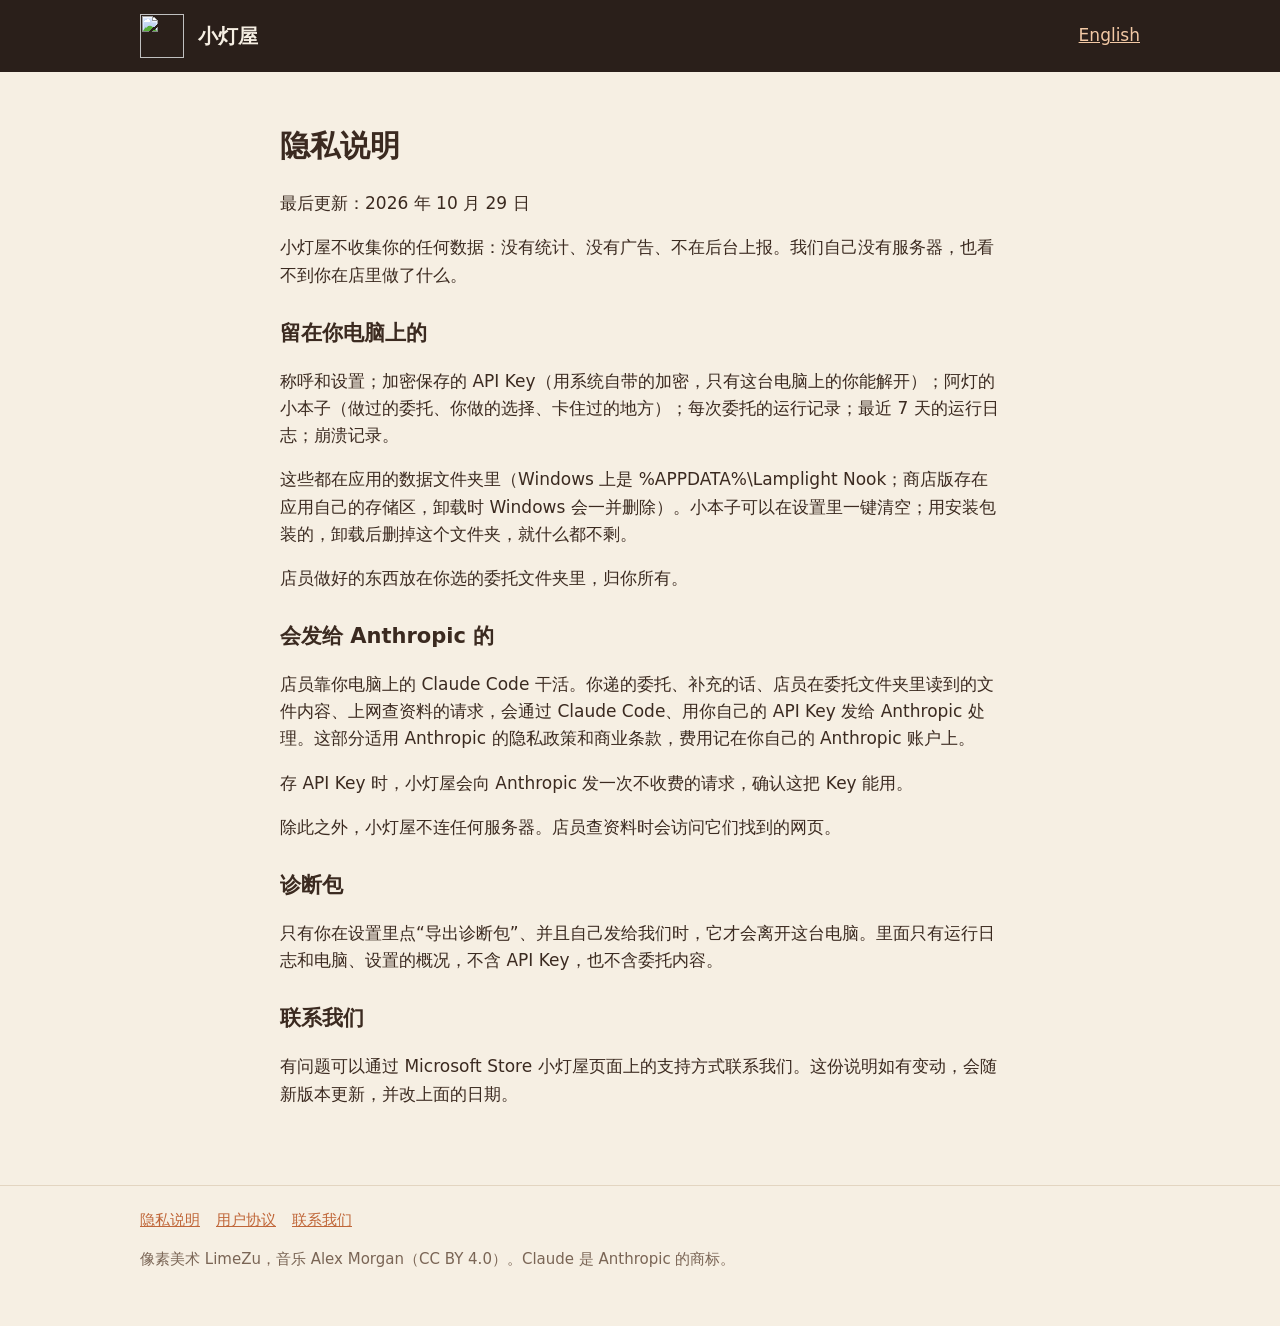
==== privacy-zh.html @ 9588c465 "Support link: email" ====
<!doctype html>
<html lang="zh-CN"><head><meta charset="utf-8"><meta name="viewport" content="width=device-width,initial-scale=1">
<title>隐私说明 - 小灯屋</title><meta name="description" content="一间温馨的像素小店，店员们用 Claude 帮你把电脑上的活儿做好。"><link rel="icon" href="img/icon.png"><style>:root{--paper:#f6efe3;--card:#fffaf1;--ink:#3b2a20;--soft:#7a6555;--accent:#c0673a;--line:#e3d5c1;--night:#2a1f1a}
@media (prefers-color-scheme:dark){:root{--paper:#221a15;--card:#2c221c;--ink:#f1e6d6;--soft:#c2ae99;--accent:#e08a5a;--line:#4a3a2f}}
*{box-sizing:border-box}body{margin:0;background:var(--paper);color:var(--ink);font:17px/1.6 system-ui,-apple-system,"Segoe UI","Microsoft YaHei",sans-serif}
a{color:var(--accent)}.wrap{max-width:1040px;margin:0 auto;padding:0 20px}
header{background:var(--night);color:#f6efe3}header .wrap{display:flex;align-items:center;gap:14px;padding:14px 20px}header img{width:44px;height:44px;image-rendering:pixelated}
header b{font-size:20px}header nav{margin-left:auto}header a{color:#f3c9a5}
.hero{padding:48px 0 24px;text-align:center}.hero h1{font-size:clamp(28px,5vw,44px);margin:0 0 8px}.hero p{color:var(--soft);margin:0 auto 22px;max-width:640px}
.soon{opacity:.85}.buy{display:inline-block;background:var(--accent);color:#fff;text-decoration:none;padding:12px 22px;border-radius:10px;font-weight:600}.price{display:block;margin-top:10px;color:var(--soft);font-size:15px}
.shot{width:100%;border-radius:12px;border:1px solid var(--line);display:block;image-rendering:pixelated}
.intro{max-width:720px;margin:28px auto 8px;text-align:center}
.feats{display:grid;grid-template-columns:repeat(auto-fit,minmax(min(100%,440px),1fr));gap:22px;margin:30px 0}
.feat{background:var(--card);border:1px solid var(--line);border-radius:14px;padding:14px}.feat h3{margin:12px 4px 4px}.feat p{margin:0 4px 6px;color:var(--soft)}
.need{background:var(--card);border:1px solid var(--line);border-radius:14px;padding:6px 24px;margin:10px 0 36px}.need li{margin:8px 0}
footer{border-top:1px solid var(--line);padding:22px 0 40px;color:var(--soft);font-size:15px}footer a{margin-right:16px}
.legal{max-width:760px;margin:0 auto;padding:30px 20px 60px}.legal h1{font-size:30px}.legal h2{font-size:21px;margin-top:28px}</style></head>
<body><header><div class="wrap"><img src="img/icon.png" alt=""><b>小灯屋</b><nav><a href="index.html">English</a></nav></div></header>
<main class="legal"><h1>隐私说明</h1>
<p>最后更新：2026 年 10 月 29 日</p>
<p>小灯屋不收集你的任何数据：没有统计、没有广告、不在后台上报。我们自己没有服务器，也看不到你在店里做了什么。</p>
<h2>留在你电脑上的</h2>
<p>称呼和设置；加密保存的 API Key（用系统自带的加密，只有这台电脑上的你能解开）；阿灯的小本子（做过的委托、你做的选择、卡住过的地方）；每次委托的运行记录；最近 7 天的运行日志；崩溃记录。</p>
<p>这些都在应用的数据文件夹里（Windows 上是 %APPDATA%\Lamplight Nook；商店版存在应用自己的存储区，卸载时 Windows 会一并删除）。小本子可以在设置里一键清空；用安装包装的，卸载后删掉这个文件夹，就什么都不剩。</p>
<p>店员做好的东西放在你选的委托文件夹里，归你所有。</p>
<h2>会发给 Anthropic 的</h2>
<p>店员靠你电脑上的 Claude Code 干活。你递的委托、补充的话、店员在委托文件夹里读到的文件内容、上网查资料的请求，会通过 Claude Code、用你自己的 API Key 发给 Anthropic 处理。这部分适用 Anthropic 的隐私政策和商业条款，费用记在你自己的 Anthropic 账户上。</p>
<p>存 API Key 时，小灯屋会向 Anthropic 发一次不收费的请求，确认这把 Key 能用。</p>
<p>除此之外，小灯屋不连任何服务器。店员查资料时会访问它们找到的网页。</p>
<h2>诊断包</h2>
<p>只有你在设置里点“导出诊断包”、并且自己发给我们时，它才会离开这台电脑。里面只有运行日志和电脑、设置的概况，不含 API Key，也不含委托内容。</p>
<h2>联系我们</h2>
<p>有问题可以通过 Microsoft Store 小灯屋页面上的支持方式联系我们。这份说明如有变动，会随新版本更新，并改上面的日期。</p></main>
<footer><div class="wrap"><a href="privacy-zh.html">隐私说明</a><a href="terms-zh.html">用户协议</a><a href="mailto:24kplo@gmail.com">联系我们</a><p>像素美术 LimeZu，音乐 Alex Morgan（CC BY 4.0）。Claude 是 Anthropic 的商标。</p></div></footer></body></html>
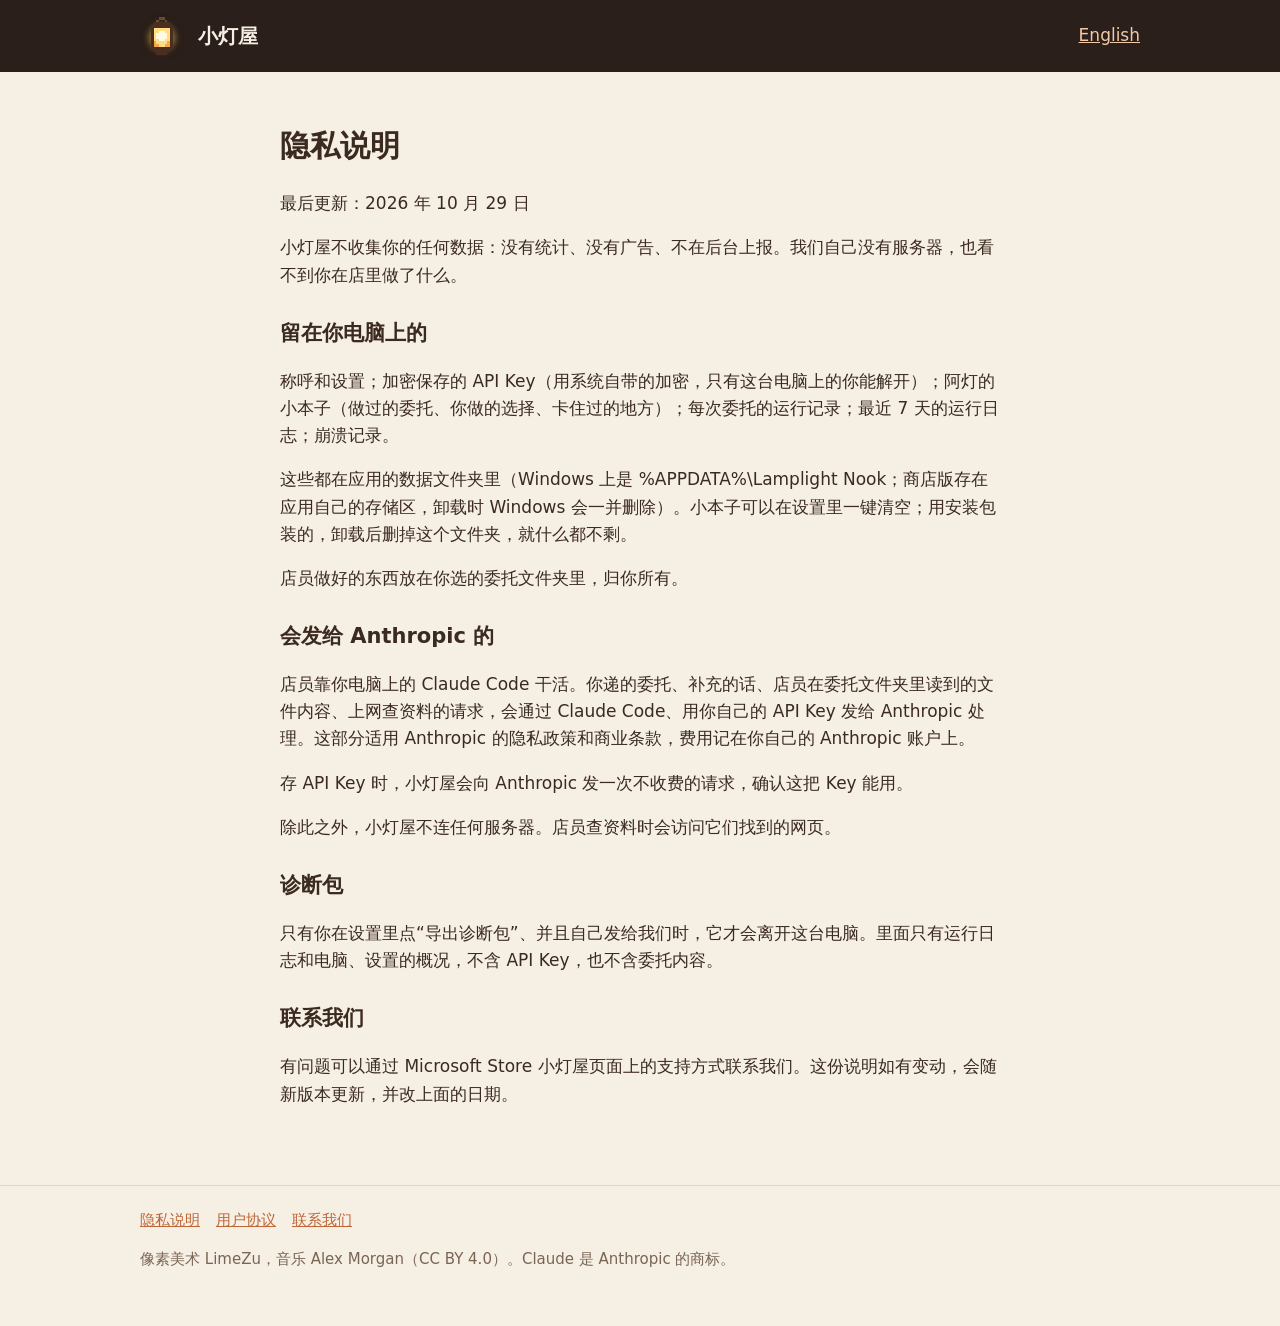
==== commit c155ddcb: "Lamplight Nook website: home page, privacy note and terms in English and Chinese" ====
--- a/privacy-zh.html
+++ b/privacy-zh.html
@@ -31,4 +31,4 @@
 <p>只有你在设置里点“导出诊断包”、并且自己发给我们时，它才会离开这台电脑。里面只有运行日志和电脑、设置的概况，不含 API Key，也不含委托内容。</p>
 <h2>联系我们</h2>
 <p>有问题可以通过 Microsoft Store 小灯屋页面上的支持方式联系我们。这份说明如有变动，会随新版本更新，并改上面的日期。</p></main>
-<footer><div class="wrap"><a href="privacy-zh.html">隐私说明</a><a href="terms-zh.html">用户协议</a><a href="mailto:24kplo@gmail.com">联系我们</a><p>像素美术 LimeZu，音乐 Alex Morgan（CC BY 4.0）。Claude 是 Anthropic 的商标。</p></div></footer></body></html>
+<footer><div class="wrap"><a href="privacy-zh.html">隐私说明</a><a href="terms-zh.html">用户协议</a><a href="https://github.com/LewisSwan24/lamplight-nook-site/issues">联系我们</a><p>像素美术 LimeZu，音乐 Alex Morgan（CC BY 4.0）。Claude 是 Anthropic 的商标。</p></div></footer></body></html>
